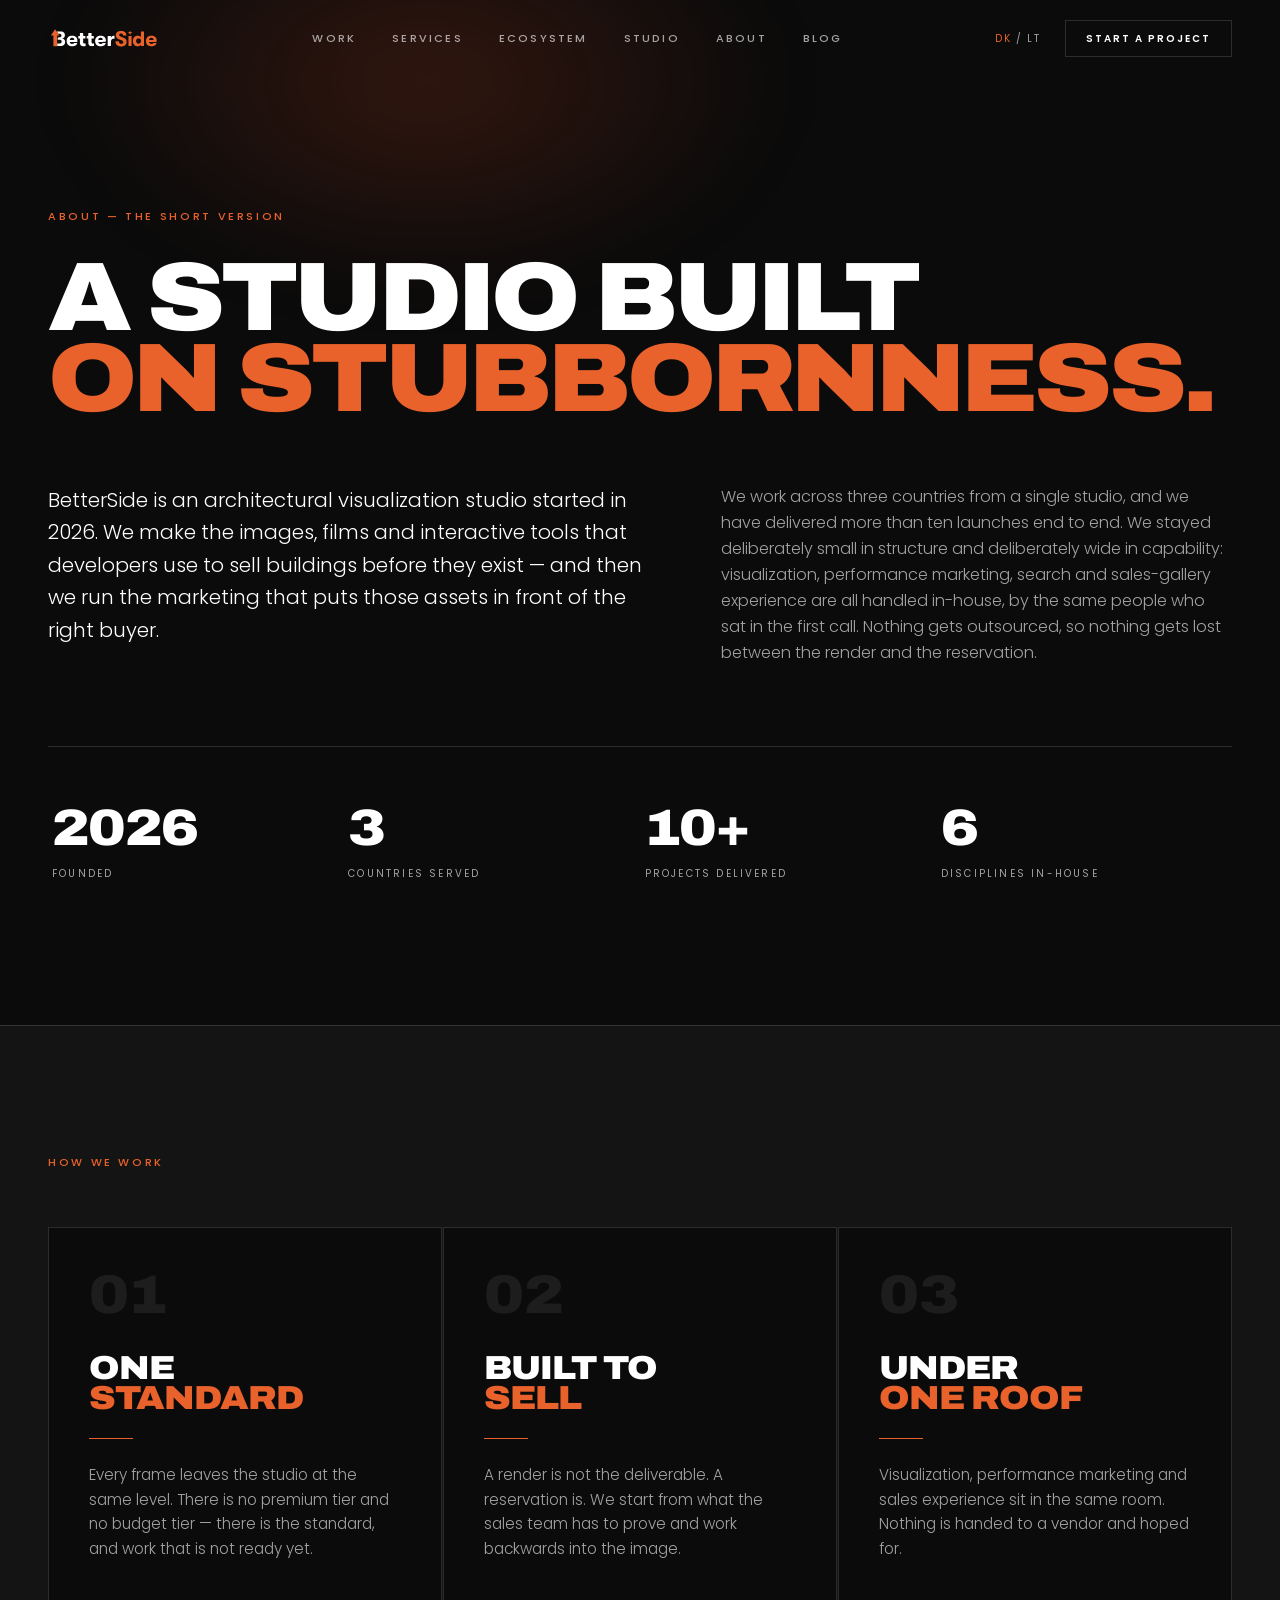
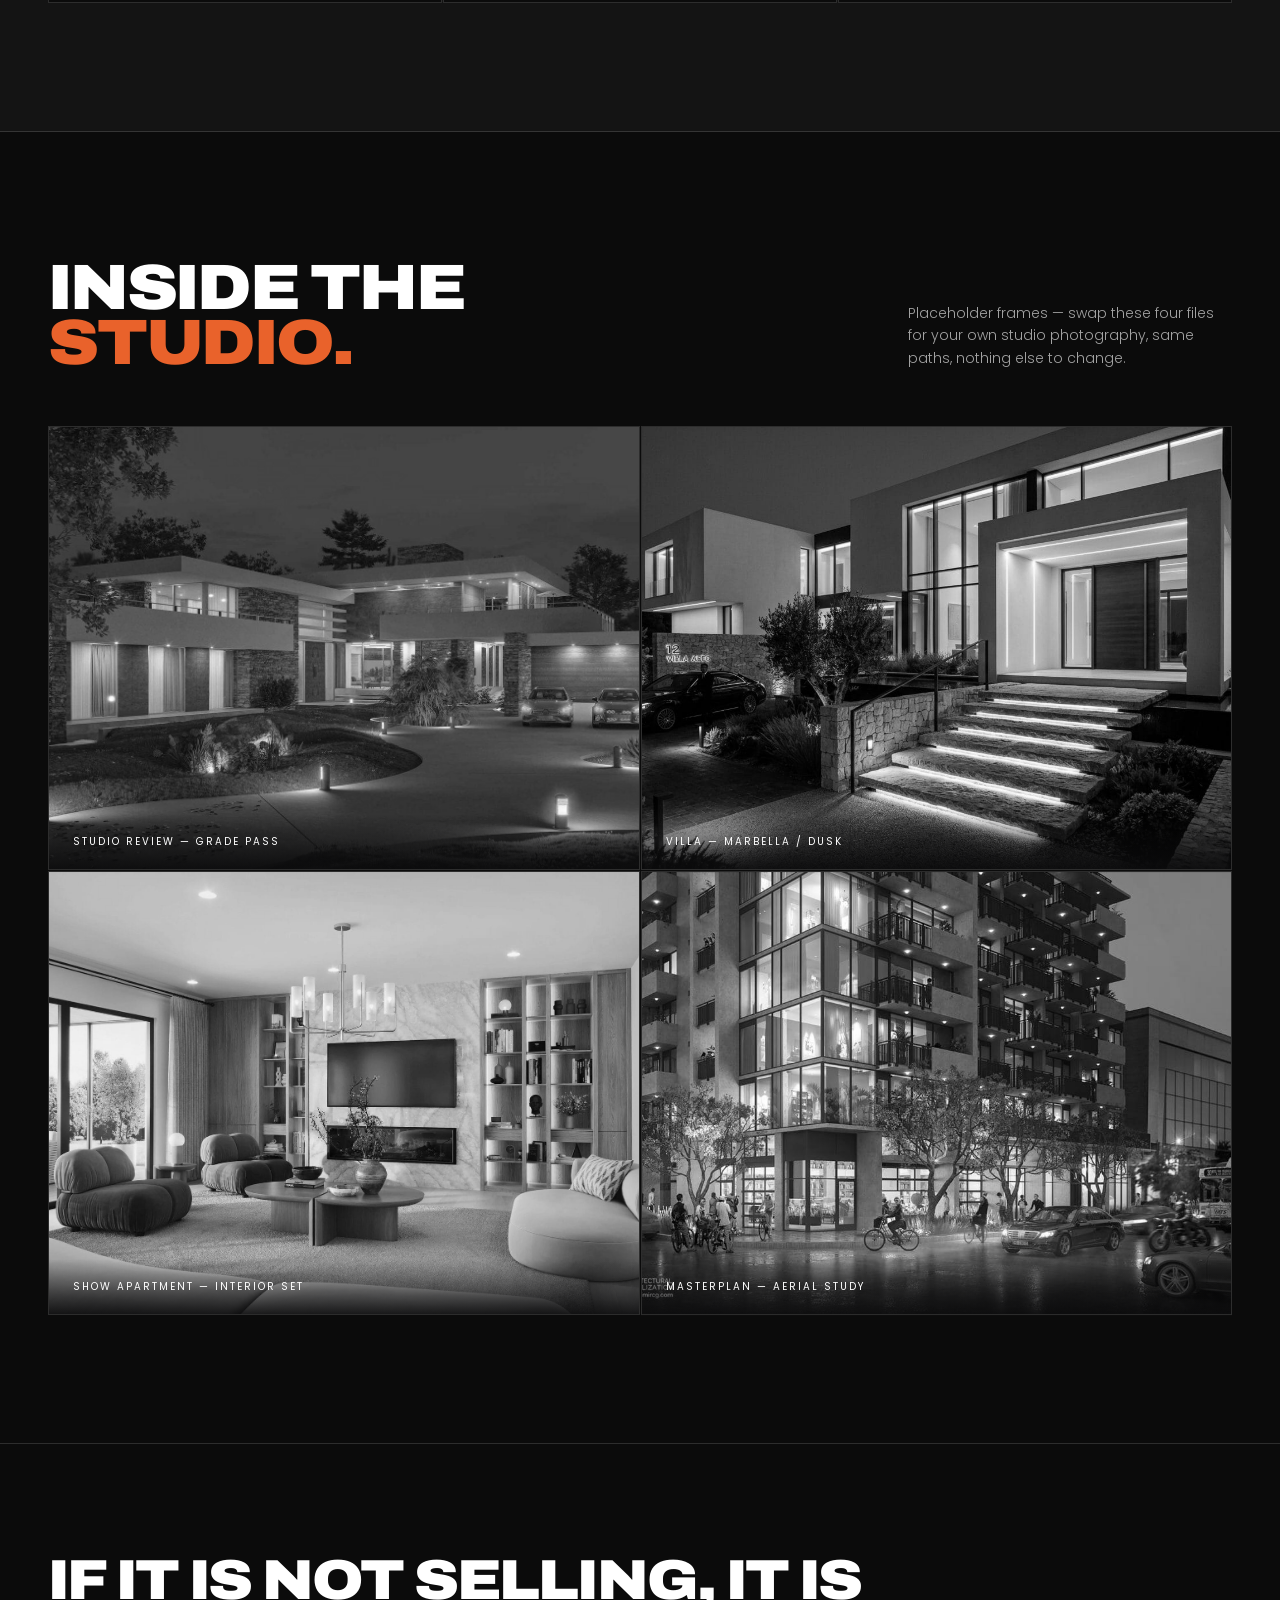
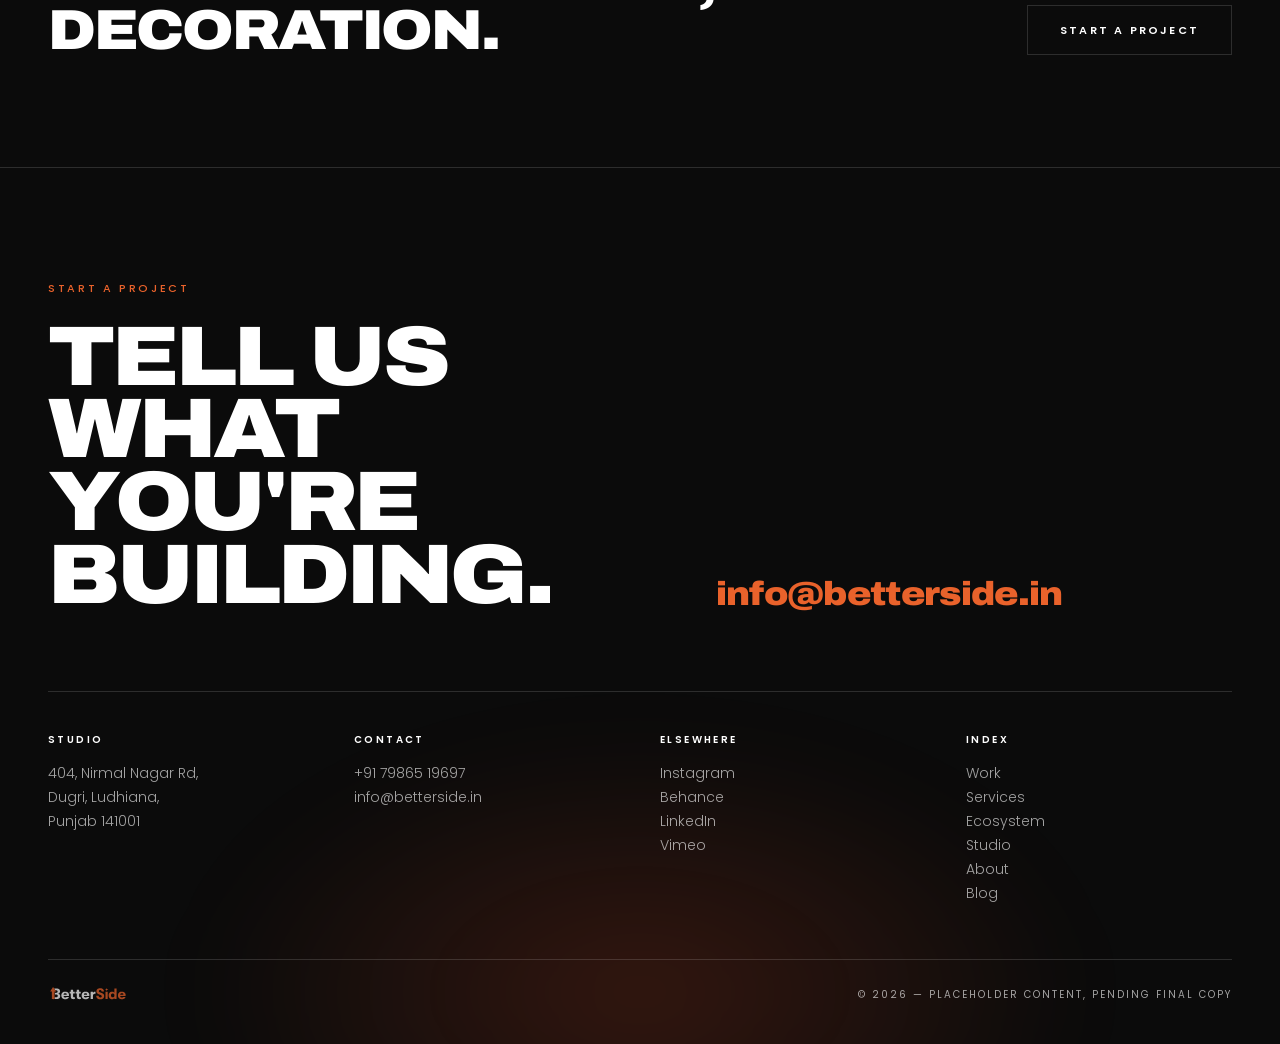
==== about/index.html @ 31f4b2dd "j" ====
<!DOCTYPE html><html lang="en"><head>
    <base href="../services-section/">
    <meta http-equiv="Cache-Control" content="no-cache, no-store, must-revalidate">
    <meta http-equiv="Pragma" content="no-cache">
    <meta http-equiv="Expires" content="0">

		<meta charset="UTF-8">
		<meta name="viewport" content="width=device-width, initial-scale=1.0">
		<link rel="icon" href="./favicon.ico">
		<meta property="og:image" content="./og-image.png">
		<title>About — BetterSide</title>
		<link rel="preconnect" href="https://fonts.googleapis.com">
		<link rel="preconnect" href="https://fonts.gstatic.com" crossorigin="">
		<link href="https://fonts.googleapis.com/css2?family=Archivo:wdth,wght@100..125,400..900&amp;family=Poppins:wght@300;400;500;600&amp;display=swap" rel="stylesheet">
		<script type="module" crossorigin="" src="./assets/index-BxBgR7Ak.js"></script>
		<link rel="stylesheet" crossorigin="" href="./assets/index-DwBYYBaO.css">
	<script defer="" src="./runable.js" data-hostname="betters-bjk92gs-website" data-url="https://r.lilstts.com/events"></script>  <script>window.__BS_PAGE__="about";window.__BS_BASE__="../";</script>
    <script defer src="../services-section/inject.js"></script>
  </head>
	<body>
		<div id="root"></div>
	

</body></html>
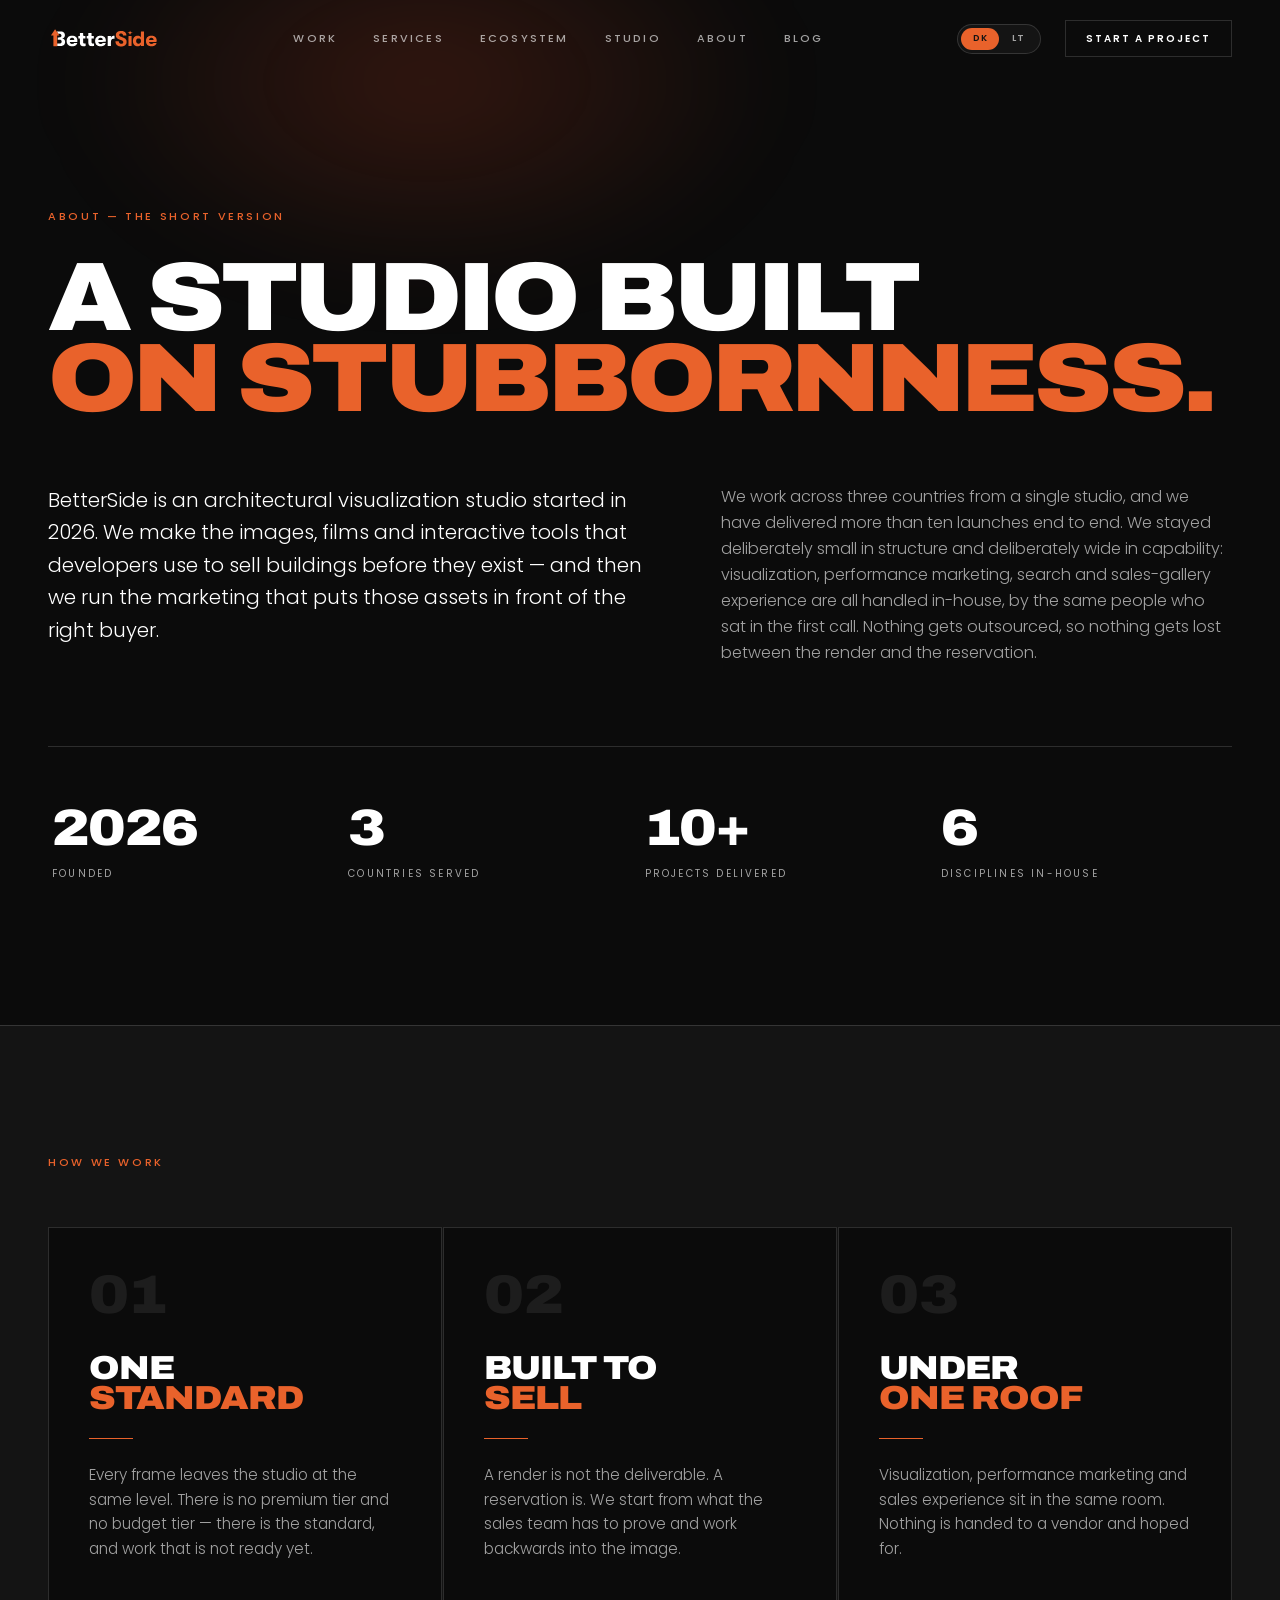
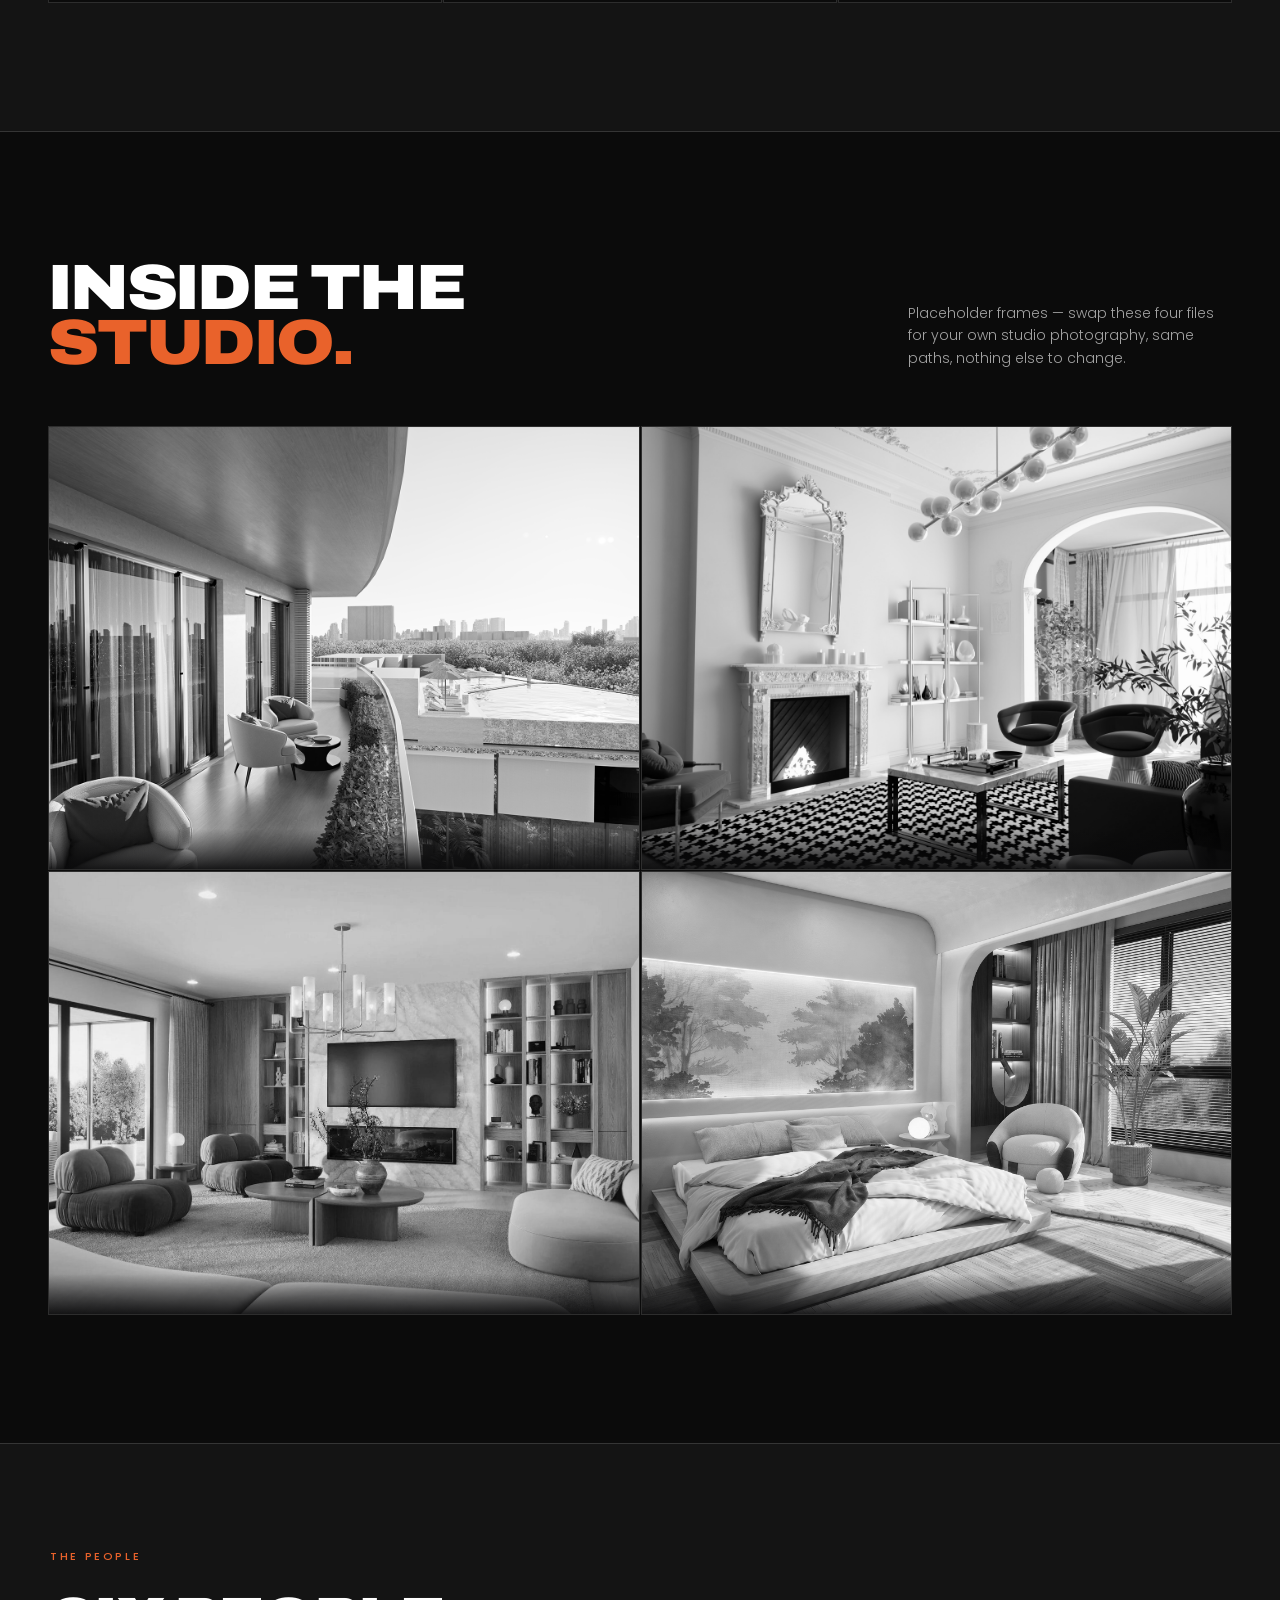
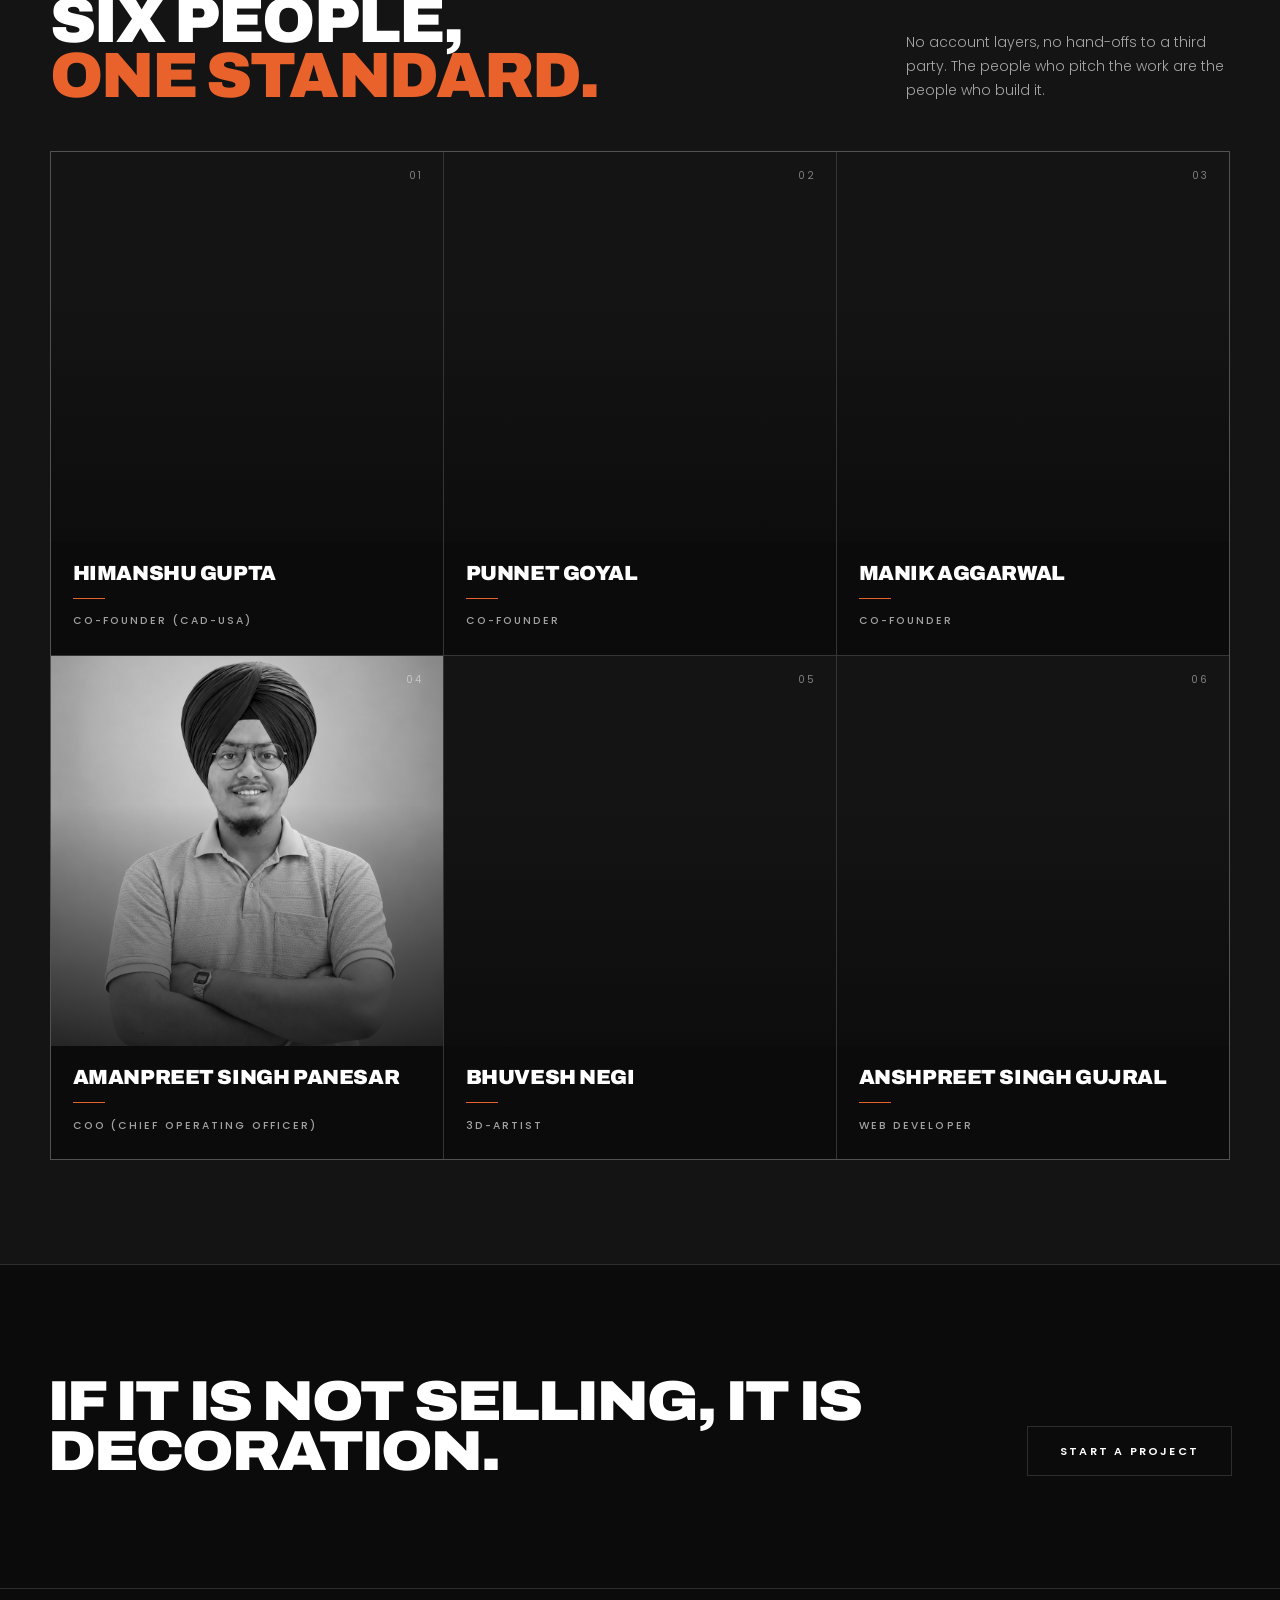
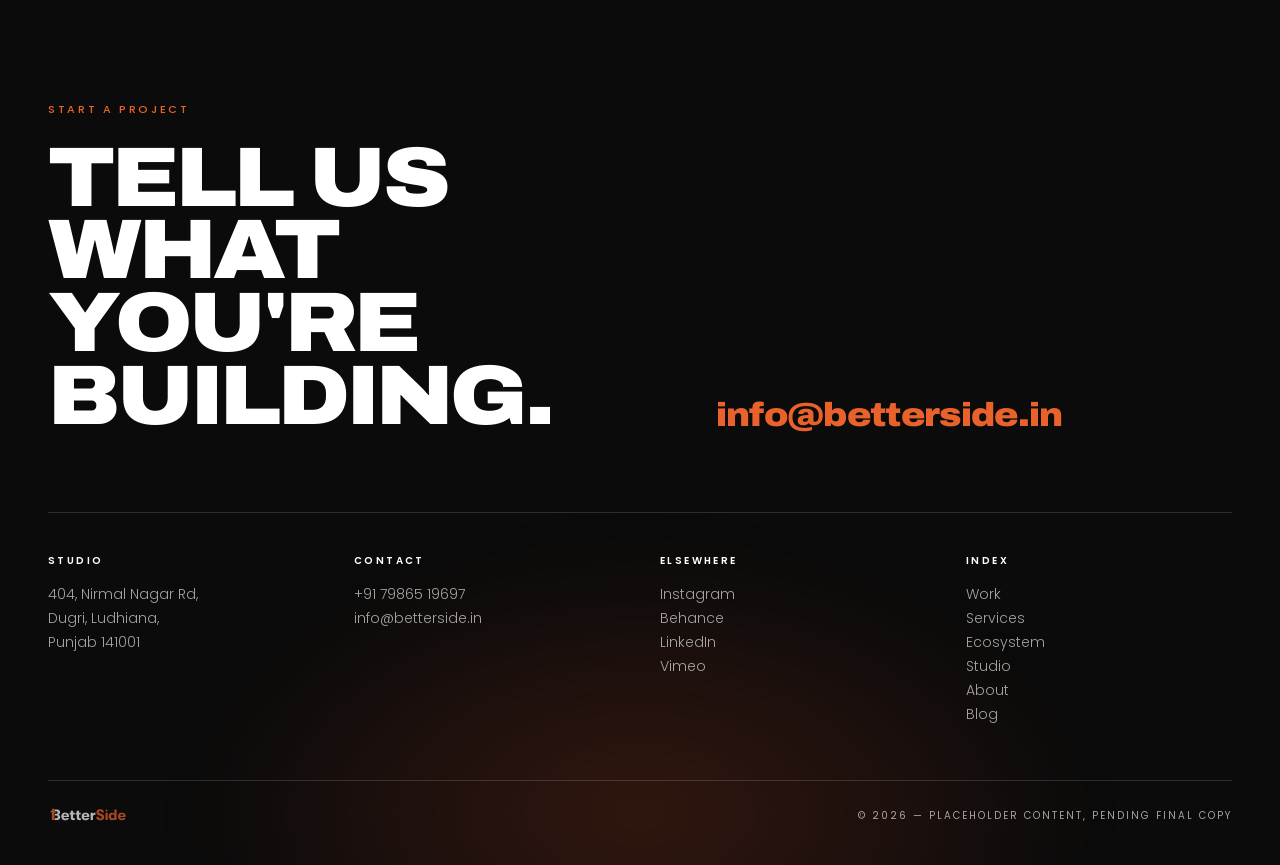
==== commit 421d56b2: "a" ====
--- a/about/index.html
+++ b/about/index.html
@@ -6,7 +6,7 @@
 
 		<meta charset="UTF-8">
 		<meta name="viewport" content="width=device-width, initial-scale=1.0">
-		<link rel="icon" href="./favicon.ico">
+		<link rel="icon" href="./services-section/favicon.ico">
 		<meta property="og:image" content="./og-image.png">
 		<title>About — BetterSide</title>
 		<link rel="preconnect" href="https://fonts.googleapis.com">
